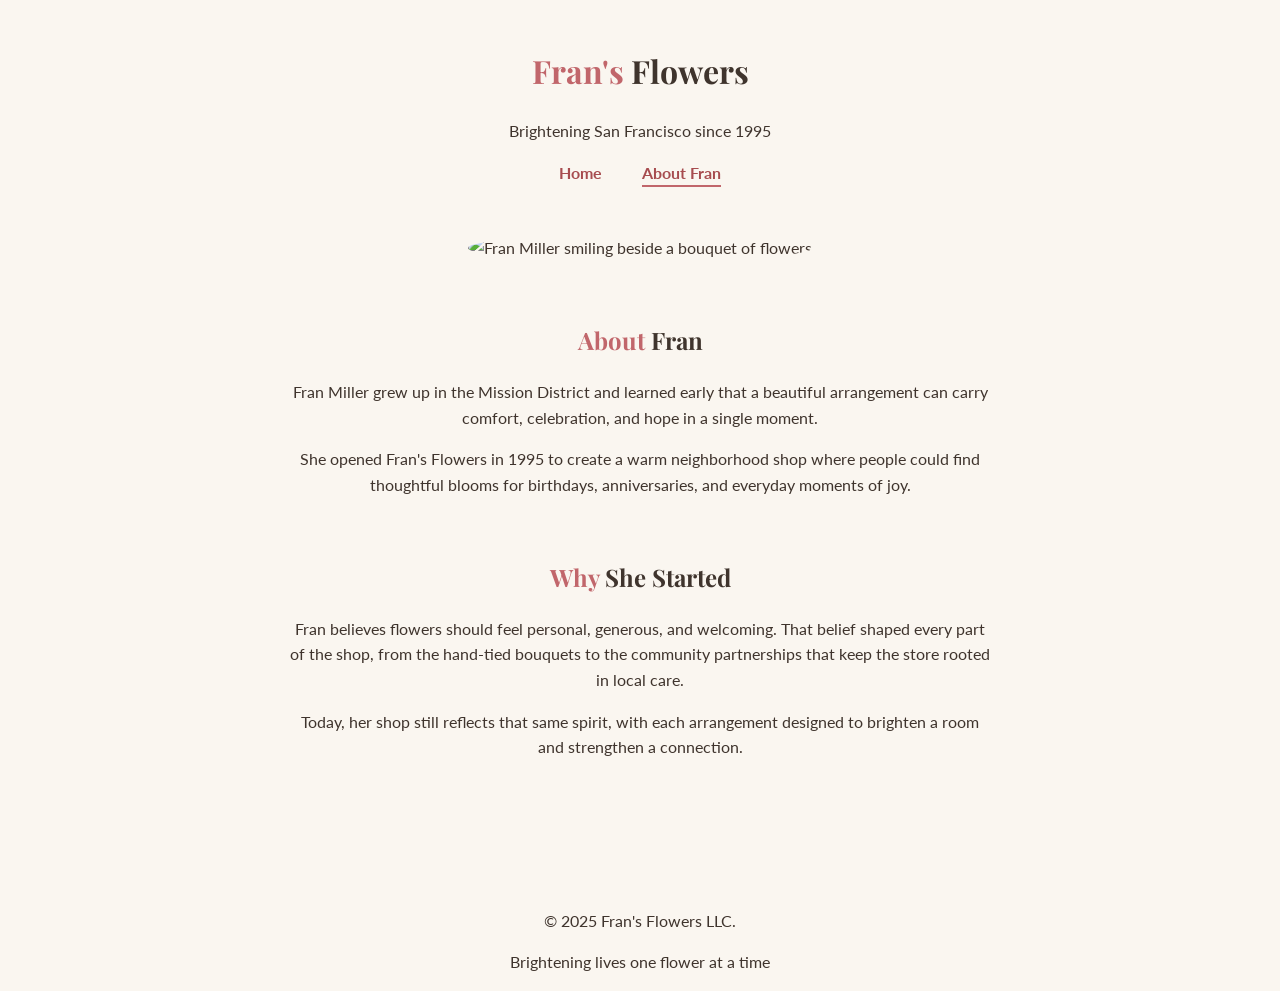
==== about.html @ afd2787b "Add styling, about page, seasonal section, and accessibility fixes" ====
<!doctype html>
<html lang="en">
  <head>
    <meta charset="utf-8" />
    <meta name="viewport" content="width=device-width, initial-scale=1" />
    <title>About Fran | Fran's Flowers</title>
    <link href="style.css" rel="stylesheet" type="text/css" />

    <link rel="preconnect" href="https://fonts.googleapis.com" />
    <link rel="preconnect" href="https://fonts.gstatic.com" crossorigin />
    <link
      href="https://fonts.googleapis.com/css2?family=Playfair+Display:wght@700&family=Lato:wght@400;700&display=swap"
      rel="stylesheet"
    />
  </head>

  <body>
    <a class="skip-link" href="#main-content">Skip to main content</a>

    <header>
      <div class="header-content">
        <h1><span class="accent">Fran's</span> Flowers</h1>
        <p class="tagline">Brightening San Francisco since 1995</p>
      </div>
      <nav aria-label="Primary">
        <a href="index.html">Home</a>
        <a href="about.html" aria-current="page">About Fran</a>
      </nav>
    </header>

    <div id="hero-container">
      <img
        src="img/fran.png"
        alt="Fran Miller smiling beside a bouquet of flowers"
        class="hero-img"
      />
    </div>

    <main id="main-content">
      <section class="about-us">
        <h2><span class="accent">About</span> Fran</h2>
        <p>
          Fran Miller grew up in the Mission District and learned early that a
          beautiful arrangement can carry comfort, celebration, and hope in a
          single moment.
        </p>
        <p>
          She opened Fran's Flowers in 1995 to create a warm neighborhood shop
          where people could find thoughtful blooms for birthdays,
          anniversaries, and everyday moments of joy.
        </p>
      </section>

      <section class="about-us">
        <h2><span class="accent">Why</span> She Started</h2>
        <p>
          Fran believes flowers should feel personal, generous, and welcoming.
          That belief shaped every part of the shop, from the hand-tied bouquets
          to the community partnerships that keep the store rooted in local
          care.
        </p>
        <p>
          Today, her shop still reflects that same spirit, with each arrangement
          designed to brighten a room and strengthen a connection.
        </p>
      </section>
    </main>

    <footer>
      <div class="footer-content">
        <p>&copy; 2025 Fran's Flowers LLC.</p>
        <p>Brightening lives one flower at a time</p>
      </div>
    </footer>
  </body>
</html>
---- style.css ----
/* LevelUp Upgrades */

nav {
  margin-top: 12px;
}

nav a {
  margin: 0 12px;
  font-weight: bold;
}

nav a[aria-current="page"] {
  border-bottom: 2px solid #c1666b;
}

.skip-link {
  position: absolute;
  top: -40px;
  left: 0;
  background: #c1666b;
  color: white;
  padding: 8px 16px;
  z-index: 100;
}

.skip-link:focus {
  top: 0;
}

.seasonal-pick {
  max-width: 400px;
  margin: 60px auto;
  padding: 0 20px;
  text-align: center;
}

.seasonal-pick img {
  width: 100%;
  border-radius: 12px;
}

/* Base Styles */

body {
  color: #3f342d;
  background-color: #faf6f0;
  text-align: center;
  margin: 0;
  line-height: 1.6;
}

.accent {
  color: #c1666b;
}

/* Typography */

body {
  font-family: "Lato", sans-serif;
}

h1,
h2,
h3 {
  font-family: "Playfair Display", serif;
}

/* Links & Accents */

a {
  color: #a74c4f;
  text-decoration: none;
}

a:hover,
a:focus {
  text-decoration: underline;
}

.skip-link {
  position: absolute;
  left: -9999px;
  top: auto;
}

.skip-link:focus {
  left: 16px;
  top: 16px;
  background: #fff;
  padding: 8px 12px;
  border-radius: 4px;
  z-index: 10;
}

header {
  padding: 24px 20px 8px;
}

nav {
  display: flex;
  justify-content: center;
  gap: 16px;
  margin-top: 12px;
}

nav a {
  font-weight: 700;
}

/* Images */

/* Hero Section */

#hero-container {
  text-align: center;
  margin: 40px 0;
}

.hero-img {
  width: 100%;
  max-width: 500px;
  height: auto;
  border-radius: 50%;
}

/* Main Content */

main {
  padding: 0 20px 40px;
}

/* About Section */

.about-us {
  max-width: 700px;
  margin: 60px auto;
  padding: 0 20px;
  line-height: 1.6;
}

/* Specials Section */

.special-offer img {
  width: 100%;
  border-radius: 8px;
}

.specials-list {
  display: flex;
  justify-content: center;
  gap: 20px;
}

.special-offer {
  background-color: white;
  padding: 20px;
  border-radius: 12px;
  box-shadow: 0 2px 8px rgba(0, 0, 0, 0.15);
  width: 220px;
}

.special-offer h3 {
  margin-top: 12px;
  margin-bottom: 8px;
}

.price-now {
  font-size: 1.3em;
  font-weight: bold;
  color: #b5502f;
}

.price-was {
  font-size: 0.9em;
  color: #595959;
  text-decoration: line-through;
}

.specials {
  margin: 60px auto;
  padding: 0 20px;
}

/* Seasonal Pick Section */

.seasonal-pick {
  max-width: 700px;
  margin: 60px auto;
  padding: 24px;
  background-color: white;
  border-radius: 16px;
  box-shadow: 0 2px 10px rgba(0, 0, 0, 0.12);
}

.seasonal-pick img {
  width: 100%;
  max-width: 420px;
  border-radius: 12px;
  margin-top: 8px;
}

/* Visit Us Section */

iframe {
  width: 100%;
  height: 350px;
  border-radius: 12px;
  border: none;
  margin-top: 16px;
}

/* Footer */
footer {
  margin-top: 48px;
}

.visit-us {
  max-width: 700px;
  margin: 60px auto;
  padding: 0 20px;
}

.contact-info {
  margin-bottom: 24px;
  line-height: 1.8;
}
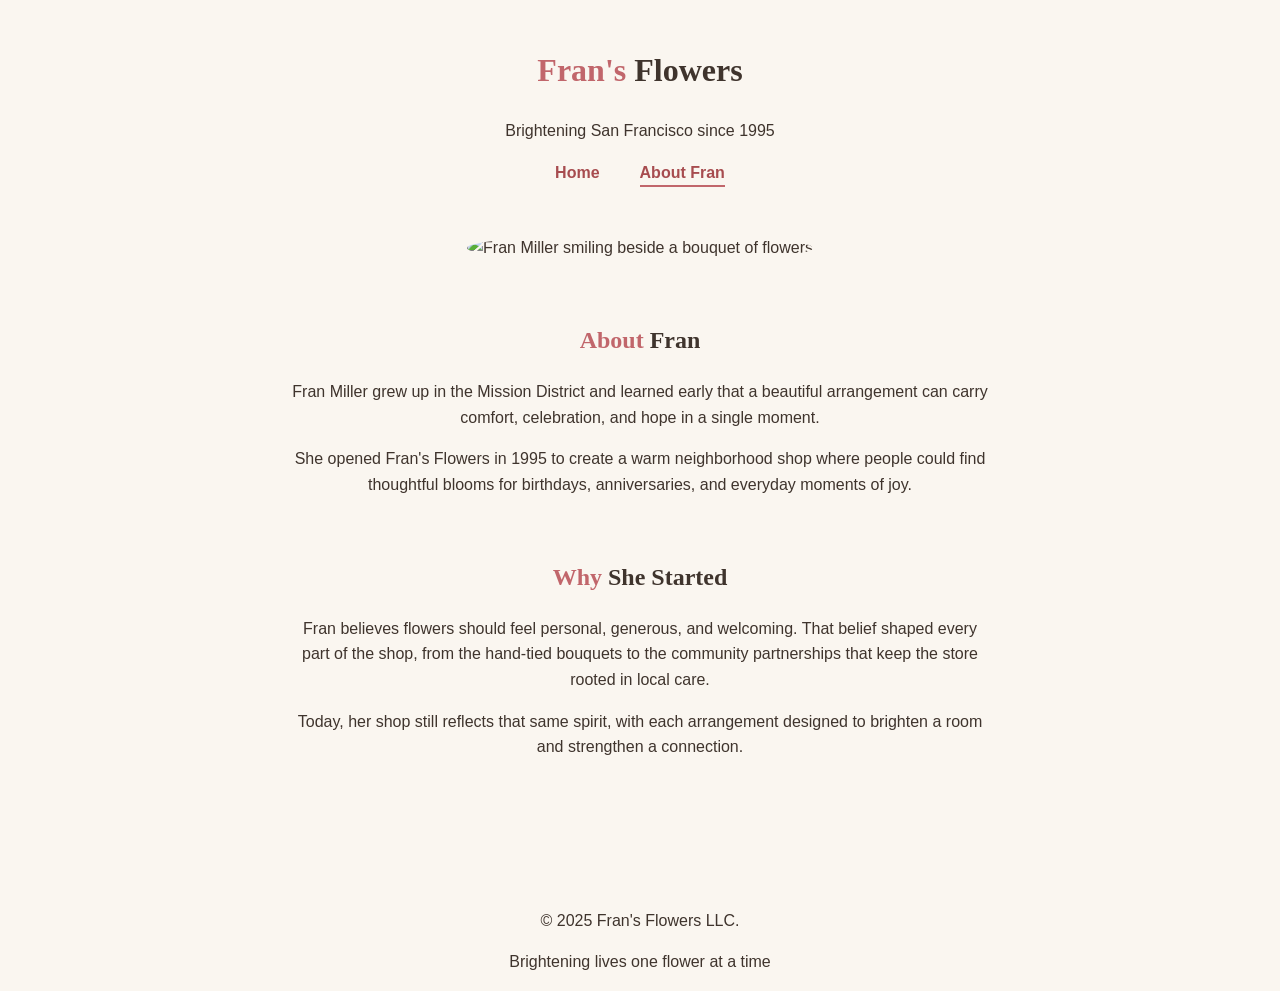
==== commit d1be891f: "security: add static Pages CSP baseline" ====
--- a/about.html
+++ b/about.html
@@ -3,6 +3,7 @@
   <head>
     <meta charset="utf-8" />
     <meta name="viewport" content="width=device-width, initial-scale=1" />
+    <meta http-equiv="Content-Security-Policy" content="default-src 'self'; base-uri 'self'; form-action 'self'; object-src 'none'; script-src 'self'; style-src 'self' https://fonts.googleapis.com; img-src 'self' data: https:; font-src 'self' https://fonts.gstatic.com; connect-src 'self'; frame-src https://www.google.com; upgrade-insecure-requests" />
     <title>About Fran | Fran's Flowers</title>
     <link href="style.css" rel="stylesheet" type="text/css" />
 
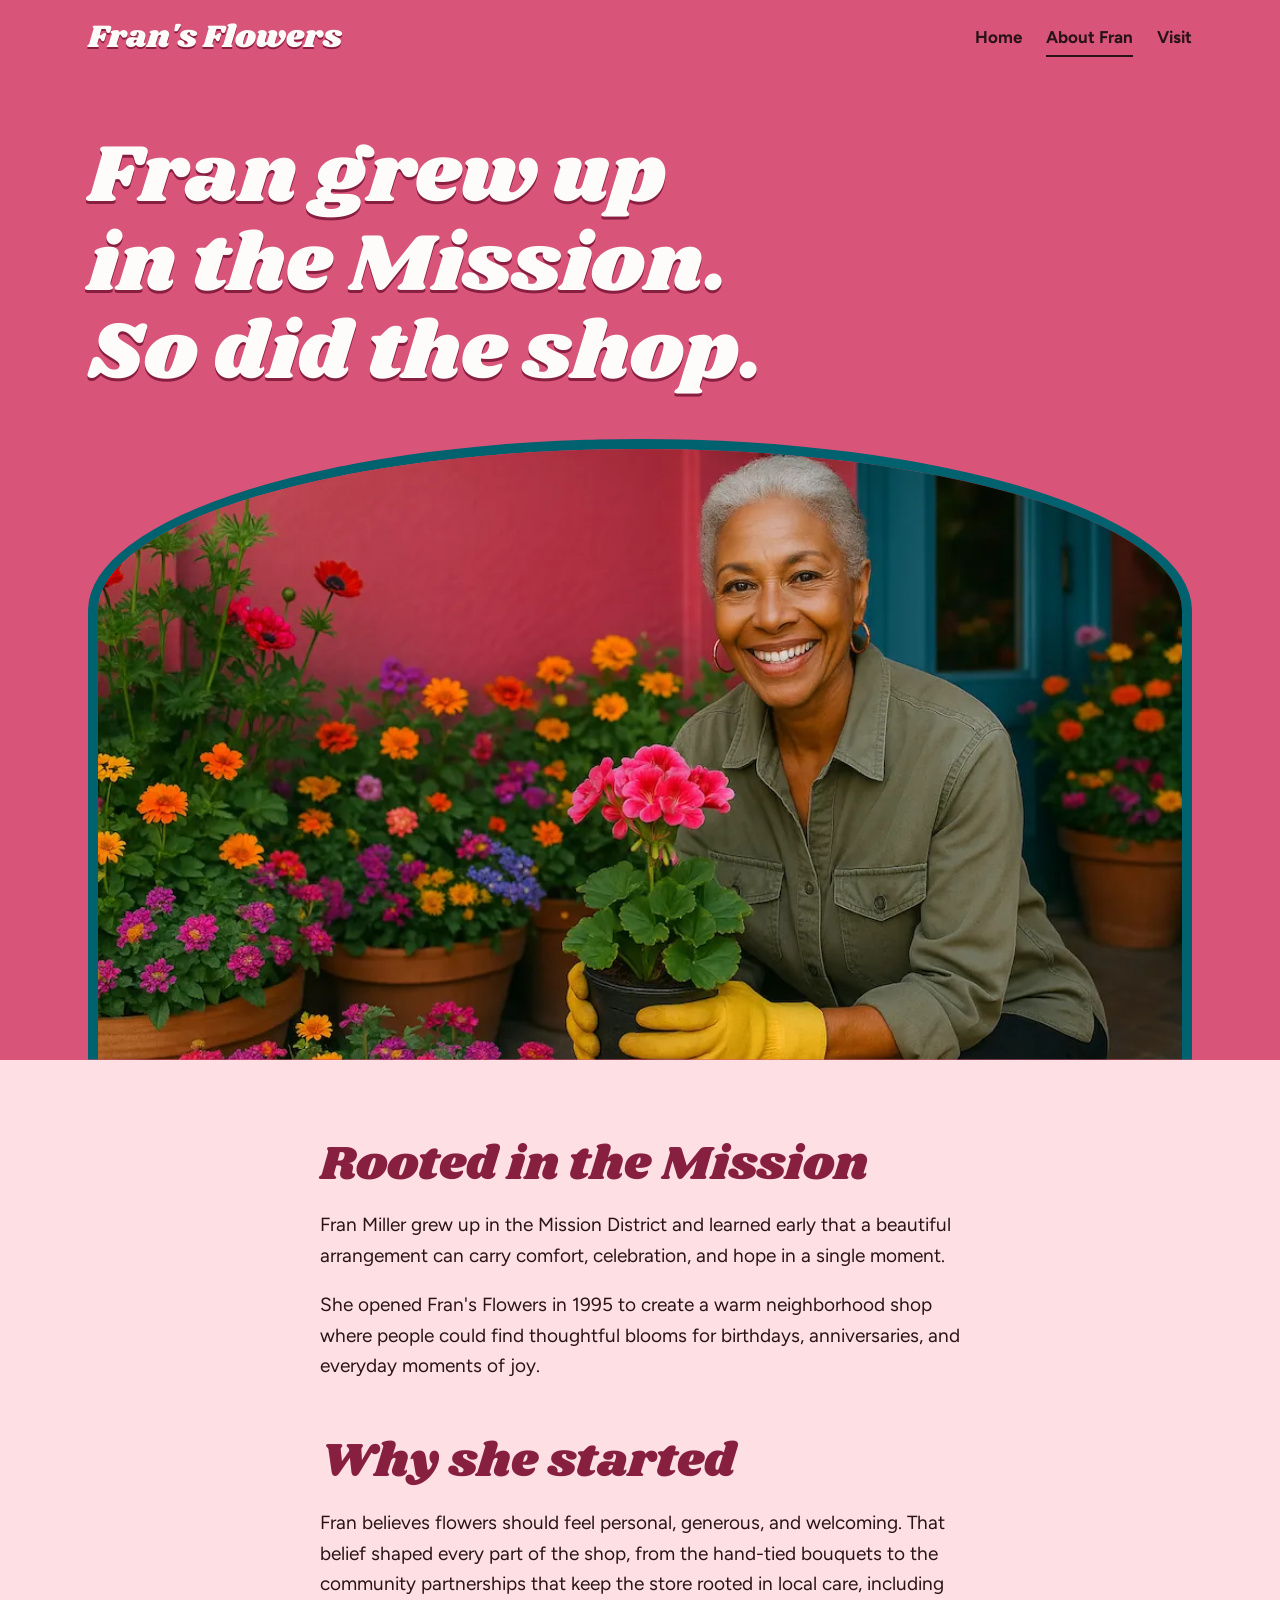
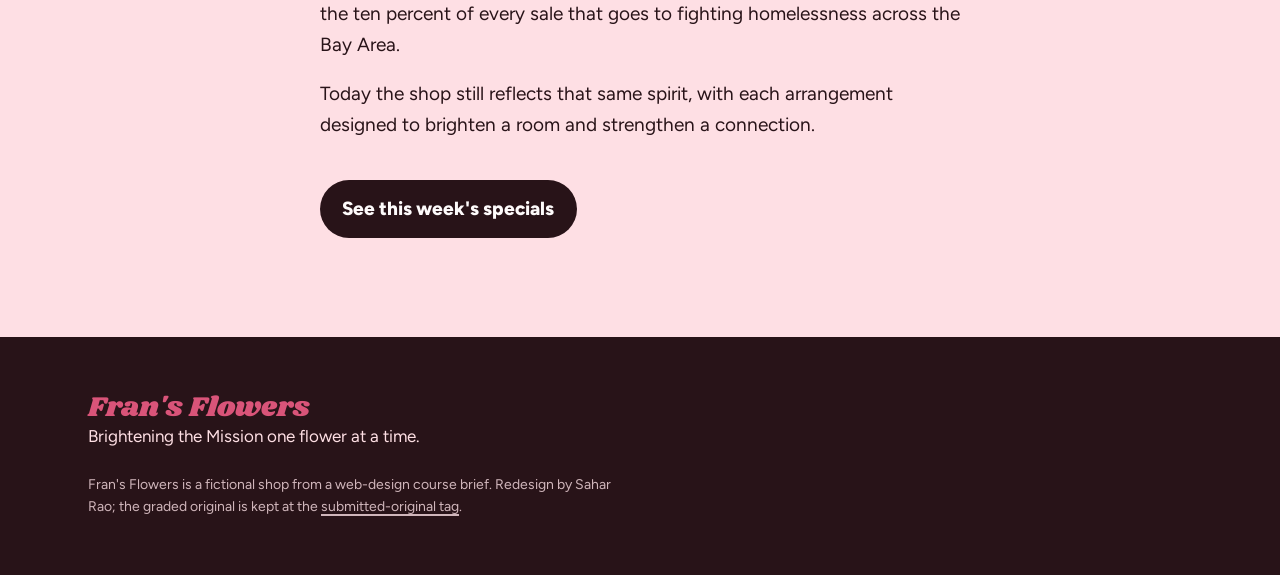
==== commit 024037f4: "Redesign Fran's Flowers: Mission storefront identity, self-hosted fonts, strict CSP Co-Authored-By: " ====
--- a/about.html
+++ b/about.html
@@ -3,75 +3,77 @@
   <head>
     <meta charset="utf-8" />
     <meta name="viewport" content="width=device-width, initial-scale=1" />
-    <meta http-equiv="Content-Security-Policy" content="default-src 'self'; base-uri 'self'; form-action 'self'; object-src 'none'; script-src 'self'; style-src 'self' https://fonts.googleapis.com; img-src 'self' data: https:; font-src 'self' https://fonts.gstatic.com; connect-src 'self'; frame-src https://www.google.com; upgrade-insecure-requests" />
-    <title>About Fran | Fran's Flowers</title>
-    <link href="style.css" rel="stylesheet" type="text/css" />
-
-    <link rel="preconnect" href="https://fonts.googleapis.com" />
-    <link rel="preconnect" href="https://fonts.gstatic.com" crossorigin />
-    <link
-      href="https://fonts.googleapis.com/css2?family=Playfair+Display:wght@700&family=Lato:wght@400;700&display=swap"
-      rel="stylesheet"
-    />
+    <meta http-equiv="Content-Security-Policy" content="default-src 'self'; base-uri 'self'; form-action 'none'; object-src 'none'; script-src 'self'; style-src 'self'; img-src 'self'; font-src 'self'; connect-src 'none'; upgrade-insecure-requests" />
+    <meta name="description" content="Fran Miller grew up in the Mission District and opened Fran's Flowers on Valencia Street in 1995." />
+    <meta name="theme-color" content="#d24a6c" />
+    <title>About Fran · Fran's Flowers</title>
+    <link rel="preload" href="assets/fonts/shrikhand-latin.woff2" as="font" type="font/woff2" crossorigin />
+    <link rel="stylesheet" href="style.css" />
+    <script src="script.js" defer></script>
   </head>
 
   <body>
     <a class="skip-link" href="#main-content">Skip to main content</a>
 
-    <header>
-      <div class="header-content">
-        <h1><span class="accent">Fran's</span> Flowers</h1>
-        <p class="tagline">Brightening San Francisco since 1995</p>
-      </div>
+    <header class="site-header">
+      <a class="wordmark" href="index.html" aria-label="Fran's Flowers home">Fran's Flowers</a>
       <nav aria-label="Primary">
         <a href="index.html">Home</a>
         <a href="about.html" aria-current="page">About Fran</a>
+        <a href="index.html#visit">Visit</a>
       </nav>
     </header>
 
-    <div id="hero-container">
-      <img
-        src="img/fran.png"
-        alt="Fran Miller smiling beside a bouquet of flowers"
-        class="hero-img"
-      />
-    </div>
-
     <main id="main-content">
-      <section class="about-us">
-        <h2><span class="accent">About</span> Fran</h2>
-        <p>
-          Fran Miller grew up in the Mission District and learned early that a
-          beautiful arrangement can carry comfort, celebration, and hope in a
-          single moment.
-        </p>
-        <p>
-          She opened Fran's Flowers in 1995 to create a warm neighborhood shop
-          where people could find thoughtful blooms for birthdays,
-          anniversaries, and everyday moments of joy.
-        </p>
+      <section class="story-hero" aria-labelledby="story-title">
+        <h1 id="story-title">Fran grew up in the Mission. So did the shop.</h1>
+        <img src="img/fran.webp" width="1000" height="667" alt="Fran Miller smiling in gardening gloves, holding a pink geranium beside the shop's teal door" fetchpriority="high" />
       </section>
 
-      <section class="about-us">
-        <h2><span class="accent">Why</span> She Started</h2>
-        <p>
-          Fran believes flowers should feel personal, generous, and welcoming.
-          That belief shaped every part of the shop, from the hand-tied bouquets
-          to the community partnerships that keep the store rooted in local
-          care.
+      <article class="story">
+        <section aria-labelledby="roots-title">
+          <h2 id="roots-title">Rooted in the Mission</h2>
+          <p>
+            Fran Miller grew up in the Mission District and learned early that a
+            beautiful arrangement can carry comfort, celebration, and hope in a
+            single moment.
+          </p>
+          <p>
+            She opened Fran's Flowers in 1995 to create a warm neighborhood shop
+            where people could find thoughtful blooms for birthdays,
+            anniversaries, and everyday moments of joy.
+          </p>
+        </section>
+
+        <section aria-labelledby="why-title">
+          <h2 id="why-title">Why she started</h2>
+          <p>
+            Fran believes flowers should feel personal, generous, and welcoming.
+            That belief shaped every part of the shop, from the hand-tied bouquets
+            to the community partnerships that keep the store rooted in local
+            care, including the ten percent of every sale that goes to fighting
+            homelessness across the Bay Area.
+          </p>
+          <p>
+            Today the shop still reflects that same spirit, with each arrangement
+            designed to brighten a room and strengthen a connection.
+          </p>
+        </section>
+
+        <p class="story-cta">
+          <a class="button" href="index.html#specials">See this week's specials</a>
         </p>
-        <p>
-          Today, her shop still reflects that same spirit, with each arrangement
-          designed to brighten a room and strengthen a connection.
-        </p>
-      </section>
+      </article>
     </main>
 
-    <footer>
-      <div class="footer-content">
-        <p>&copy; 2025 Fran's Flowers LLC.</p>
-        <p>Brightening lives one flower at a time</p>
-      </div>
+    <footer class="site-footer">
+      <p class="footer-mark">Fran's Flowers</p>
+      <p>Brightening the Mission one flower at a time.</p>
+      <p class="footer-note">
+        Fran's Flowers is a fictional shop from a web-design course brief. Redesign by Sahar Rao;
+        the graded original is kept at the
+        <a href="https://github.com/SRao189/03-LU-site-redesign/tree/submitted-original">submitted-original tag</a>.
+      </p>
     </footer>
   </body>
 </html>
--- a/style.css
+++ b/style.css
@@ -1,226 +1,594 @@
-/* LevelUp Upgrades */
-
-nav {
-  margin-top: 12px;
-}
-
-nav a {
-  margin: 0 12px;
-  font-weight: bold;
-}
-
-nav a[aria-current="page"] {
-  border-bottom: 2px solid #c1666b;
+@font-face {
+  font-family: "Shrikhand";
+  src: url("assets/fonts/shrikhand-latin.woff2") format("woff2");
+  font-weight: 400;
+  font-display: swap;
+}
+
+@font-face {
+  font-family: "Figtree";
+  src: url("assets/fonts/figtree-latin.woff2") format("woff2");
+  font-weight: 300 900;
+  font-display: swap;
+}
+
+:root {
+  /* Taken from Fran's photo: the stucco wall, the shop door, the marigold pots. */
+  --stucco: oklch(0.63 0.17 6);
+  --stucco-light: oklch(0.93 0.035 6);
+  --stucco-deep: oklch(0.42 0.14 6);
+  --door: oklch(0.45 0.08 212);
+  --door-deep: oklch(0.32 0.06 215);
+  --marigold: oklch(0.82 0.16 72);
+  --ink: oklch(0.22 0.035 6);
+  --white: oklch(0.99 0.004 6);
+  --focus: oklch(0.9 0.17 100);
+
+  --page: 1200px;
+  --pad: clamp(1rem, 4vw, 3rem);
+  --ease-out: cubic-bezier(0.16, 1, 0.3, 1);
+  --z-skip: 10;
+
+  accent-color: var(--door);
+  scrollbar-color: var(--stucco-deep) var(--stucco-light);
+}
+
+*,
+*::before,
+*::after {
+  box-sizing: border-box;
+}
+
+html {
+  -webkit-text-size-adjust: 100%;
+  scroll-behavior: smooth;
+}
+
+body {
+  margin: 0;
+  background: var(--stucco);
+  color: var(--ink);
+  font-family: "Figtree", "Segoe UI", system-ui, sans-serif;
+  font-size: 1.0625rem;
+  line-height: 1.6;
+  font-variant-numeric: lining-nums;
+}
+
+::selection {
+  background: var(--marigold);
+  color: var(--ink);
+}
+
+img {
+  display: block;
+  max-width: 100%;
+  height: auto;
+}
+
+a {
+  color: inherit;
+  text-decoration-thickness: 2px;
+  text-underline-offset: 0.2em;
+}
+
+:focus-visible {
+  outline: 3px solid var(--ink);
+  outline-offset: 3px;
+  border-radius: 3px;
+  box-shadow: 0 0 0 6px var(--focus);
+}
+
+.visually-hidden {
+  position: absolute;
+  width: 1px;
+  height: 1px;
+  overflow: hidden;
+  clip-path: inset(50%);
+  white-space: nowrap;
 }
 
 .skip-link {
   position: absolute;
-  top: -40px;
-  left: 0;
-  background: #c1666b;
-  color: white;
-  padding: 8px 16px;
-  z-index: 100;
+  left: var(--pad);
+  top: -4rem;
+  z-index: var(--z-skip);
+  padding: 0.6rem 1rem;
+  background: var(--ink);
+  color: var(--white);
 }
 
 .skip-link:focus {
-  top: 0;
-}
-
-.seasonal-pick {
-  max-width: 400px;
-  margin: 60px auto;
-  padding: 0 20px;
-  text-align: center;
-}
-
-.seasonal-pick img {
-  width: 100%;
-  border-radius: 12px;
-}
-
-/* Base Styles */
-
-body {
-  color: #3f342d;
-  background-color: #faf6f0;
-  text-align: center;
-  margin: 0;
-  line-height: 1.6;
-}
-
-.accent {
-  color: #c1666b;
-}
-
-/* Typography */
-
-body {
-  font-family: "Lato", sans-serif;
+  top: 1rem;
 }
 
 h1,
 h2,
+.wordmark,
+.footer-mark {
+  font-family: "Shrikhand", "Figtree", serif;
+  font-weight: 400;
+  line-height: 1.08;
+  letter-spacing: 0;
+  text-wrap: balance;
+  margin: 0;
+}
+
+h2 {
+  font-size: clamp(1.9rem, 4vw, 3rem);
+}
+
 h3 {
-  font-family: "Playfair Display", serif;
-}
-
-/* Links & Accents */
-
-a {
-  color: #a74c4f;
+  margin: 0;
+  font-size: 1.125rem;
+  font-weight: 800;
+  line-height: 1.25;
+}
+
+/* Header: the painted sign over the door. */
+
+.site-header {
+  display: flex;
+  flex-wrap: wrap;
+  align-items: center;
+  justify-content: space-between;
+  gap: 0.5rem 2rem;
+  max-width: var(--page);
+  margin: 0 auto;
+  padding: 1.25rem var(--pad);
+}
+
+.wordmark {
+  font-size: clamp(1.6rem, 3vw, 2rem);
+  color: var(--white);
   text-decoration: none;
-}
-
-a:hover,
-a:focus {
-  text-decoration: underline;
-}
-
-.skip-link {
+  text-shadow: 0 2px 0 var(--stucco-deep);
+}
+
+.site-header nav {
+  display: flex;
+  flex-wrap: wrap;
+  gap: 0.25rem 1.5rem;
+  font-weight: 700;
+}
+
+.site-header nav a {
+  text-decoration: none;
+  padding-block: 0.25rem;
+  border-bottom: 2px solid transparent;
+}
+
+.site-header nav a:hover,
+.site-header nav a[aria-current="page"] {
+  border-bottom-color: var(--ink);
+}
+
+/* Buttons and links */
+
+.button {
+  display: inline-block;
+  padding: 0.85rem 1.4rem;
+  border-radius: 999px;
+  background: var(--ink);
+  color: var(--white);
+  font-weight: 800;
+  text-decoration: none;
+  transition: transform 0.25s var(--ease-out), background-color 0.25s var(--ease-out);
+}
+
+.button:hover {
+  background: var(--door-deep);
+  transform: translateY(-2px);
+}
+
+.button:active {
+  transform: translateY(0);
+}
+
+.text-link {
+  font-weight: 800;
+}
+
+/* Hero */
+
+.hero {
+  display: grid;
+  grid-template-columns: minmax(0, 6fr) minmax(0, 6fr);
+  align-items: end;
+  gap: clamp(1.5rem, 4vw, 4rem);
+  max-width: var(--page);
+  margin: 0 auto;
+  padding: clamp(1.5rem, 5vw, 4rem) var(--pad) 0;
+}
+
+.hero-text {
+  padding-bottom: clamp(1.5rem, 5vw, 4.5rem);
+}
+
+h1 {
+  font-size: clamp(2.6rem, 6.4vw, 5.4rem);
+  color: var(--white);
+  text-shadow: 0 3px 0 var(--stucco-deep);
+  max-width: 11ch;
+}
+
+.hero-lead {
+  max-width: 42ch;
+  margin: 1.5rem 0 0;
+  font-size: clamp(1.0625rem, 1.5vw, 1.25rem);
+  font-weight: 500;
+  text-wrap: pretty;
+}
+
+.hero-actions {
+  display: flex;
+  flex-wrap: wrap;
+  align-items: center;
+  gap: 1rem 1.5rem;
+  margin: 2rem 0 0;
+}
+
+/* The photo stands in an arched doorway, like the shop's own. */
+.hero-photo {
+  margin: 0;
+  align-self: stretch;
+  display: flex;
+  align-items: flex-end;
+}
+
+.hero-photo img {
+  width: 100%;
+  aspect-ratio: 4 / 4.4;
+  object-fit: cover;
+  object-position: 62% 50%;
+  border-radius: 999px 999px 0 0;
+  border: 10px solid var(--door);
+  border-bottom: 0;
+}
+
+/* Pledge */
+
+.pledge {
+  background: var(--marigold);
+}
+
+.pledge p {
+  max-width: var(--page);
+  margin: 0 auto;
+  padding: clamp(1.75rem, 4vw, 2.75rem) var(--pad);
+  font-size: clamp(1.25rem, 2.6vw, 1.875rem);
+  font-weight: 600;
+  line-height: 1.3;
+  text-wrap: balance;
+}
+
+.nowrap {
+  white-space: nowrap;
+}
+
+.pledge strong {
+  font-weight: 900;
+}
+
+/* Specials: the shop window. */
+
+.specials {
+  background: var(--door);
+  color: var(--white);
+  padding: clamp(3rem, 7vw, 5.5rem) var(--pad) clamp(3.5rem, 8vw, 6rem);
+}
+
+.section-head {
+  max-width: calc(var(--page) - 2 * var(--pad));
+  margin: 0 auto clamp(2rem, 5vw, 3.5rem);
+}
+
+.section-head p {
+  margin: 0.6rem 0 0;
+  font-size: 1.125rem;
+}
+
+.shelf {
+  display: grid;
+  grid-template-columns: repeat(auto-fit, minmax(min(100%, 15rem), 1fr));
+  gap: clamp(2.5rem, 5vw, 3.5rem) clamp(1.5rem, 4vw, 3rem);
+  max-width: calc(var(--page) - 2 * var(--pad));
+  margin: 0 auto;
+  padding: 0;
+  list-style: none;
+}
+
+.item {
+  position: relative;
+  display: flex;
+  flex-direction: column;
+  gap: 1rem;
+}
+
+.item img {
+  width: 100%;
+  aspect-ratio: 1;
+  object-fit: cover;
+  border-radius: 6px;
+  box-shadow: 0 18px 30px -18px oklch(0.15 0.05 215 / 0.8);
+}
+
+/* The price tag hangs off the photo's corner on a string. */
+.tag {
   position: absolute;
-  left: -9999px;
-  top: auto;
-}
-
-.skip-link:focus {
-  left: 16px;
-  top: 16px;
-  background: #fff;
-  padding: 8px 12px;
-  border-radius: 4px;
-  z-index: 10;
-}
-
-header {
-  padding: 24px 20px 8px;
-}
-
-nav {
-  display: flex;
-  justify-content: center;
-  gap: 16px;
-  margin-top: 12px;
-}
-
-nav a {
-  font-weight: 700;
-}
-
-/* Images */
-
-/* Hero Section */
-
-#hero-container {
-  text-align: center;
-  margin: 40px 0;
-}
-
-.hero-img {
+  top: -0.9rem;
+  right: 0.9rem;
+  display: grid;
+  justify-items: center;
+  margin: 0;
+  padding: 1.35rem 0.9rem 0.7rem;
+  min-width: 6.2rem;
+  background: var(--marigold);
+  color: var(--ink);
+  clip-path: polygon(50% 0, 100% 16%, 100% 100%, 0 100%, 0 16%);
+  border-radius: 0 0 6px 6px;
+  transform-origin: 50% 0;
+  transform: rotate(4deg);
+}
+
+.tag::before {
+  content: "";
+  position: absolute;
+  top: 0.55rem;
+  width: 0.5rem;
+  height: 0.5rem;
+  border-radius: 50%;
+  background: var(--door);
+}
+
+.item:nth-child(2) .tag {
+  transform: rotate(-3deg);
+}
+
+.tag-now {
+  font-size: 1.5rem;
+  font-weight: 900;
+  line-height: 1.1;
+  font-variant-numeric: tabular-nums;
+}
+
+.tag-was {
+  font-size: 0.875rem;
+  font-weight: 600;
+}
+
+/* Seasonal pick */
+
+.seasonal {
+  display: grid;
+  grid-template-columns: minmax(0, 5fr) minmax(0, 7fr);
+  align-items: center;
+  gap: clamp(1.5rem, 5vw, 4.5rem);
+  max-width: var(--page);
+  margin: 0 auto;
+  padding: clamp(3rem, 8vw, 6rem) var(--pad);
+}
+
+.seasonal-photo {
   width: 100%;
-  max-width: 500px;
-  height: auto;
+  aspect-ratio: 1;
+  object-fit: cover;
   border-radius: 50%;
-}
-
-/* Main Content */
-
-main {
-  padding: 0 20px 40px;
-}
-
-/* About Section */
-
-.about-us {
-  max-width: 700px;
-  margin: 60px auto;
-  padding: 0 20px;
-  line-height: 1.6;
-}
-
-/* Specials Section */
-
-.special-offer img {
+  border: 10px solid var(--marigold);
+}
+
+.seasonal-text {
+  max-width: 34rem;
+}
+
+.seasonal-text p {
+  margin: 1.1rem 0 0;
+  font-size: 1.1875rem;
+  font-weight: 500;
+  text-wrap: pretty;
+}
+
+/* Visit */
+
+.visit {
+  display: grid;
+  grid-template-columns: minmax(0, 5fr) minmax(0, 7fr);
+  gap: clamp(1.5rem, 4vw, 3.5rem);
+  align-items: stretch;
+  background: var(--stucco-light);
+  padding: clamp(3rem, 7vw, 5rem) max(var(--pad), calc((100% - var(--page)) / 2 + var(--pad)));
+}
+
+.visit h2 {
+  color: var(--stucco-deep);
+}
+
+.visit address {
+  display: grid;
+  gap: 1rem;
+  margin: 1.5rem 0;
+  font-style: normal;
+  font-size: 1.1875rem;
+  font-weight: 600;
+}
+
+.visit-line {
+  display: grid;
+  grid-template-columns: 1.5rem 1fr;
+  gap: 0.75rem;
+  align-items: start;
+}
+
+.icon {
+  width: 1.5rem;
+  height: 1.5rem;
+  margin-top: 0.1rem;
+  fill: none;
+  stroke: var(--stucco-deep);
+  stroke-width: 2;
+  stroke-linejoin: round;
+}
+
+.map {
   width: 100%;
-  border-radius: 8px;
-}
-
-.specials-list {
-  display: flex;
-  justify-content: center;
-  gap: 20px;
-}
-
-.special-offer {
-  background-color: white;
-  padding: 20px;
+  min-height: 22rem;
+  border: 0;
   border-radius: 12px;
-  box-shadow: 0 2px 8px rgba(0, 0, 0, 0.15);
-  width: 220px;
-}
-
-.special-offer h3 {
-  margin-top: 12px;
-  margin-bottom: 8px;
-}
-
-.price-now {
-  font-size: 1.3em;
-  font-weight: bold;
-  color: #b5502f;
-}
-
-.price-was {
-  font-size: 0.9em;
-  color: #595959;
-  text-decoration: line-through;
-}
-
-.specials {
-  margin: 60px auto;
-  padding: 0 20px;
-}
-
-/* Seasonal Pick Section */
-
-.seasonal-pick {
-  max-width: 700px;
-  margin: 60px auto;
-  padding: 24px;
-  background-color: white;
-  border-radius: 16px;
-  box-shadow: 0 2px 10px rgba(0, 0, 0, 0.12);
-}
-
-.seasonal-pick img {
+  background: var(--white);
+}
+
+/* About page */
+
+.story-hero {
+  max-width: var(--page);
+  margin: 0 auto;
+  padding: clamp(1.5rem, 5vw, 3.5rem) var(--pad) 0;
+}
+
+.story-hero h1 {
+  max-width: 14ch;
+  margin-bottom: clamp(1.5rem, 4vw, 2.5rem);
+}
+
+.story-hero img {
   width: 100%;
-  max-width: 420px;
-  border-radius: 12px;
-  margin-top: 8px;
-}
-
-/* Visit Us Section */
-
-iframe {
-  width: 100%;
-  height: 350px;
-  border-radius: 12px;
-  border: none;
-  margin-top: 16px;
+  aspect-ratio: 16 / 9;
+  object-fit: cover;
+  object-position: 60% 40%;
+  border-radius: 999px 999px 0 0 / 50% 50% 0 0;
+  border: 10px solid var(--door);
+  border-bottom: 0;
+}
+
+.story {
+  background: var(--stucco-light);
+  padding: clamp(3rem, 7vw, 5rem) var(--pad);
+}
+
+.story > * {
+  max-width: 40rem;
+  margin-inline: auto;
+}
+
+.story section + section {
+  margin-top: clamp(2.5rem, 6vw, 3.5rem);
+}
+
+.story h2 {
+  color: var(--stucco-deep);
+}
+
+.story p {
+  font-size: 1.1875rem;
+  text-wrap: pretty;
+}
+
+.story-cta {
+  margin-top: 2.5rem;
 }
 
 /* Footer */
-footer {
-  margin-top: 48px;
-}
-
-.visit-us {
-  max-width: 700px;
-  margin: 60px auto;
-  padding: 0 20px;
-}
-
-.contact-info {
-  margin-bottom: 24px;
-  line-height: 1.8;
-}
+
+.site-footer {
+  background: var(--ink);
+  color: var(--stucco-light);
+  padding: clamp(2.5rem, 6vw, 3.5rem) max(var(--pad), calc((100% - var(--page)) / 2 + var(--pad)));
+}
+
+.site-footer p {
+  margin: 0;
+  max-width: 60ch;
+}
+
+.footer-mark {
+  font-size: 1.75rem;
+  color: var(--stucco);
+  margin-bottom: 0.25rem;
+}
+
+.footer-note {
+  margin-top: 1.5rem !important;
+  font-size: 0.875rem;
+  color: oklch(0.8 0.03 6);
+}
+
+.site-footer :focus-visible {
+  outline-color: var(--marigold);
+}
+
+@media (max-width: 760px) {
+  .hero,
+  .seasonal,
+  .visit {
+    grid-template-columns: minmax(0, 1fr);
+  }
+
+  .hero-text {
+    padding-bottom: 0;
+  }
+
+  .hero-photo img {
+    aspect-ratio: 4 / 3.6;
+  }
+
+  .seasonal-photo {
+    max-width: 18rem;
+  }
+}
+
+/* Motion: the hero sign settles in, and each tag swings once as the window scrolls into view. */
+
+@media (prefers-reduced-motion: no-preference) {
+  .hero-text > *,
+  .story-hero h1 {
+    animation: rise 0.9s var(--ease-out) both;
+  }
+
+  .hero-lead { animation-delay: 0.08s; }
+  .hero-actions { animation-delay: 0.16s; }
+
+  .hero-photo img,
+  .story-hero img {
+    animation: open 1.1s 0.1s var(--ease-out) both;
+  }
+
+  .shelf.is-swinging .tag {
+    animation: swing 1.4s var(--ease-out) both;
+  }
+
+  .shelf.is-swinging .item:nth-child(2) .tag {
+    animation-name: swing-left;
+    animation-delay: 0.08s;
+  }
+
+  .shelf.is-swinging .item:nth-child(3) .tag {
+    animation-delay: 0.16s;
+  }
+}
+
+@keyframes rise {
+  from {
+    opacity: 0;
+    transform: translateY(16px);
+  }
+}
+
+@keyframes open {
+  from {
+    clip-path: inset(100% 0 0 0);
+  }
+  to {
+    clip-path: inset(0 0 0 0);
+  }
+}
+
+@keyframes swing {
+  from {
+    transform: rotate(-14deg);
+  }
+}
+
+@keyframes swing-left {
+  from {
+    transform: rotate(12deg);
+  }
+}
